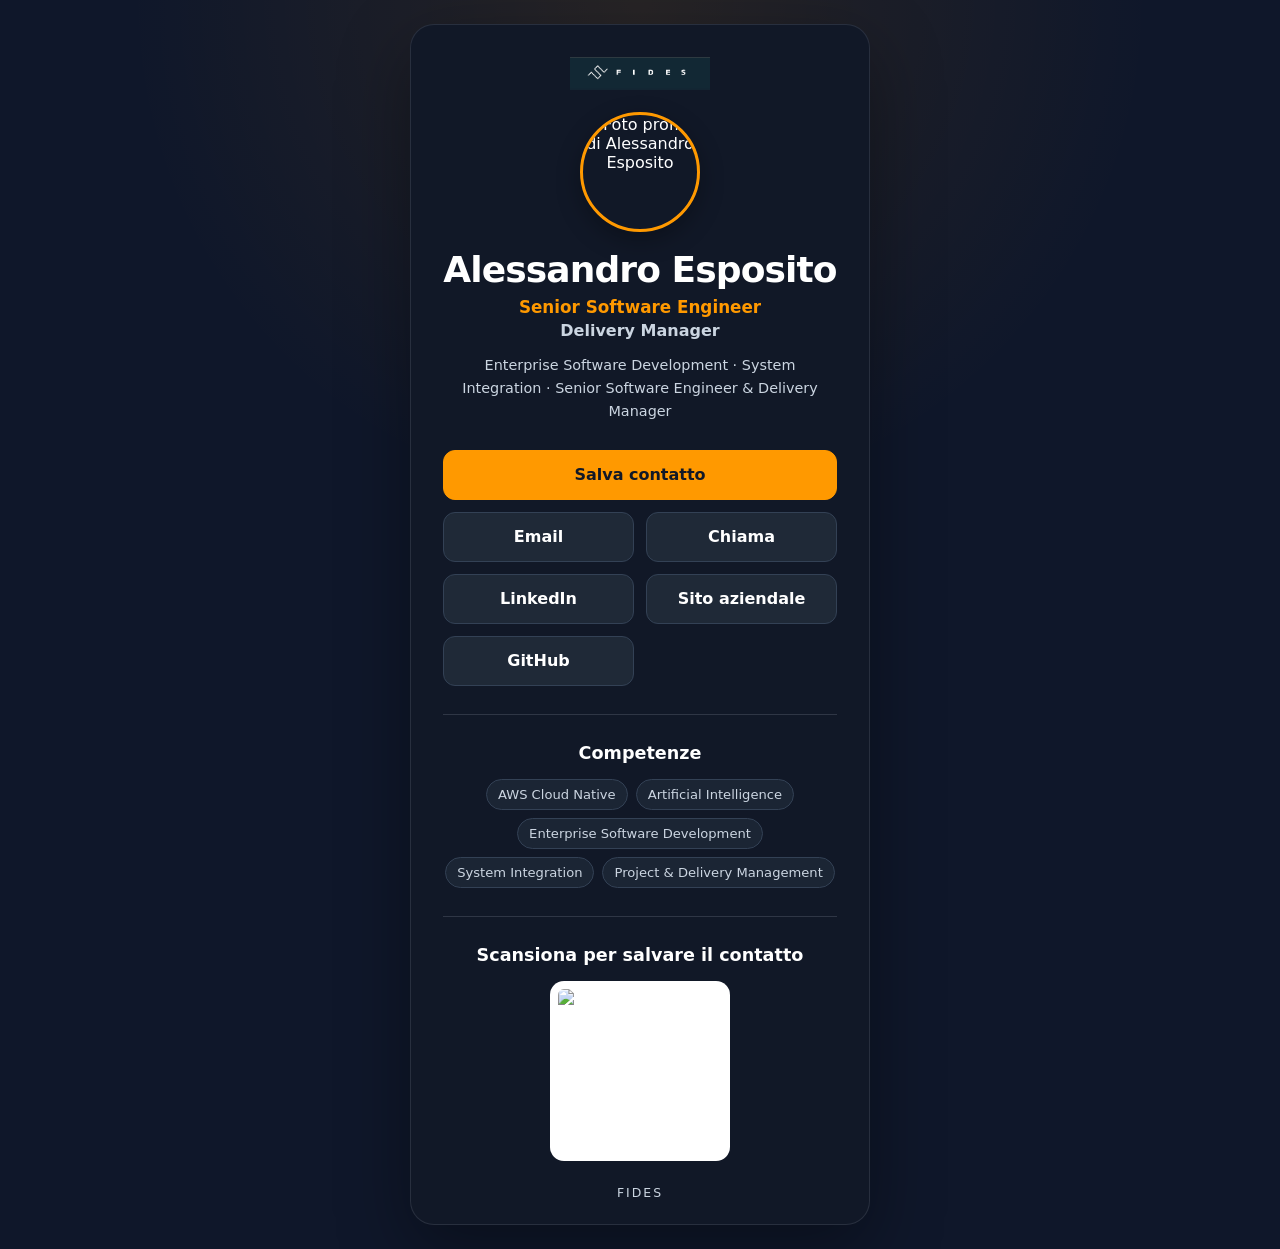
==== index.html @ b0b9f6ce "Move site files to repository root" ====
<!DOCTYPE html>
<html lang="it">
<head>
  <meta charset="UTF-8">
  <meta name="viewport" content="width=device-width, initial-scale=1.0">
  <meta name="description" content="Biglietto da visita digitale di Alessandro Esposito, Senior Software Engineer e Delivery Manager.">
  <meta name="theme-color" content="#0F172A">
  <title>Alessandro Esposito | Digital Business Card</title>
  <link rel="stylesheet" href="style.css">
</head>
<body>
  <main class="page">
    <article class="business-card" aria-labelledby="profile-name">
      <header class="profile">
        <img
          class="company-logo"
          src="assets/company-logo.png"
          alt="Logo FIDES"
          width="140"
          height="70"
        >

        <img
          class="profile-photo"
          src="assets/alessandro-esposito-profile.jpg"
          alt="Foto profilo di Alessandro Esposito"
          width="120"
          height="120"
        >

        <h1 id="profile-name">Alessandro Esposito</h1>
        <p class="primary-role">Senior Software Engineer</p>
        <p class="secondary-role">Delivery Manager</p>
        <p class="tagline">
          Enterprise Software Development · System Integration ·
          Senior Software Engineer &amp; Delivery Manager
        </p>
      </header>

      <nav class="actions" aria-label="Contatti e collegamenti">
        <a class="button button-primary" href="alessandro-esposito.vcf" download>
          Salva contatto
        </a>
        <a class="button" href="mailto:alessandro.esposito@fides.it">
          Email
        </a>
        <a class="button" href="tel:+393454377205">
          Chiama
        </a>
        <a
          class="button"
          href="https://www.linkedin.com/in/alessandro-e-34529173"
          target="_blank"
          rel="noopener noreferrer"
        >
          LinkedIn
        </a>
        <a
          class="button"
          href="https://www.fidesgroup.com/it"
          target="_blank"
          rel="noopener noreferrer"
        >
          Sito aziendale
        </a>
        <a
          class="button"
          href="https://github.com/aespos"
          target="_blank"
          rel="noopener noreferrer"
        >
          GitHub
        </a>
      </nav>

      <section class="skills" aria-labelledby="skills-title">
        <h2 id="skills-title">Competenze</h2>
        <ul>
          <li>AWS Cloud Native</li>
          <li>Artificial Intelligence</li>
          <li>Enterprise Software Development</li>
          <li>System Integration</li>
          <li>Project &amp; Delivery Management</li>
        </ul>
      </section>

      <section class="qr-section" aria-labelledby="qr-title">
        <h2 id="qr-title">Scansiona per salvare il contatto</h2>
        <img
          class="qr-code"
          src="assets/alessandro-esposito-qr.png"
          alt="QR Code della pagina di Alessandro Esposito"
          width="180"
          height="180"
        >
      </section>

      <footer>
        <p>FIDES</p>
      </footer>
    </article>
  </main>
</body>
</html>
---- style.css ----
:root {
  color-scheme: dark;
  --background: #0f172a;
  --card-background: #111827;
  --primary-accent: #ff9900;
  --text: #ffffff;
  --secondary-text: #cbd5e1;
  --button-background: #1f2937;
  --border: #334155;
}

* {
  box-sizing: border-box;
}

html {
  font-family:
    Inter, ui-sans-serif, system-ui, -apple-system, BlinkMacSystemFont, "Segoe UI",
    sans-serif;
  background: var(--background);
}

body {
  min-width: 320px;
  min-height: 100vh;
  margin: 0;
  color: var(--text);
  background:
    radial-gradient(circle at top, rgb(255 153 0 / 10%), transparent 32rem),
    var(--background);
}

img {
  display: block;
  max-width: 100%;
}

.page {
  display: grid;
  min-height: 100vh;
  place-items: center;
  padding: 24px 16px;
}

.business-card {
  width: 100%;
  max-width: 460px;
  overflow: hidden;
  padding: 32px 20px 24px;
  text-align: center;
  background: var(--card-background);
  border: 1px solid rgb(203 213 225 / 12%);
  border-radius: 24px;
  box-shadow: 0 24px 70px rgb(0 0 0 / 35%);
}

.profile {
  display: flex;
  flex-direction: column;
  align-items: center;
}

.company-logo {
  width: auto;
  max-width: 140px;
  height: auto;
  max-height: 70px;
  margin-bottom: 22px;
  object-fit: contain;
}

.profile-photo {
  width: 120px;
  height: 120px;
  margin-bottom: 18px;
  object-fit: cover;
  border: 3px solid var(--primary-accent);
  border-radius: 50%;
  box-shadow: 0 8px 24px rgb(0 0 0 / 30%);
}

h1,
h2,
p {
  margin-top: 0;
}

h1 {
  margin-bottom: 8px;
  font-size: clamp(1.75rem, 8vw, 2.25rem);
  line-height: 1.1;
  letter-spacing: -0.025em;
}

.primary-role {
  margin-bottom: 4px;
  color: var(--primary-accent);
  font-size: 1.05rem;
  font-weight: 700;
}

.secondary-role {
  margin-bottom: 14px;
  color: var(--secondary-text);
  font-weight: 600;
}

.tagline {
  max-width: 380px;
  margin-bottom: 26px;
  color: var(--secondary-text);
  font-size: 0.9rem;
  line-height: 1.6;
}

.actions {
  display: grid;
  grid-template-columns: 1fr;
  gap: 12px;
}

.button {
  display: inline-flex;
  min-height: 50px;
  align-items: center;
  justify-content: center;
  padding: 12px 18px;
  color: var(--text);
  font-weight: 700;
  text-decoration: none;
  background: var(--button-background);
  border: 1px solid var(--border);
  border-radius: 12px;
  transition:
    color 160ms ease,
    background-color 160ms ease,
    border-color 160ms ease,
    transform 160ms ease;
}

.button-primary {
  color: #111827;
  background: var(--primary-accent);
  border-color: var(--primary-accent);
}

.button:hover {
  color: #111827;
  background: var(--primary-accent);
  border-color: var(--primary-accent);
  transform: translateY(-1px);
}

.button:focus-visible {
  outline: 3px solid var(--text);
  outline-offset: 3px;
}

.skills,
.qr-section {
  padding-top: 28px;
  margin-top: 28px;
  border-top: 1px solid rgb(203 213 225 / 16%);
}

h2 {
  margin-bottom: 16px;
  font-size: 1.1rem;
}

.skills ul {
  display: flex;
  flex-wrap: wrap;
  gap: 8px;
  justify-content: center;
  padding: 0;
  margin: 0;
  list-style: none;
}

.skills li {
  padding: 7px 11px;
  color: var(--secondary-text);
  font-size: 0.82rem;
  background: rgb(31 41 55 / 80%);
  border: 1px solid var(--border);
  border-radius: 999px;
}

.qr-code {
  width: 180px;
  height: 180px;
  padding: 8px;
  margin: 0 auto;
  object-fit: contain;
  background: #ffffff;
  border-radius: 14px;
}

footer {
  padding-top: 24px;
  color: var(--secondary-text);
  font-size: 0.78rem;
  letter-spacing: 0.16em;
}

footer p {
  margin-bottom: 0;
}

@media (min-width: 420px) {
  .business-card {
    padding-right: 32px;
    padding-left: 32px;
  }

  .actions {
    grid-template-columns: repeat(2, 1fr);
  }

  .button-primary {
    grid-column: 1 / -1;
  }
}

@media (prefers-reduced-motion: reduce) {
  .button {
    transition: none;
  }
}
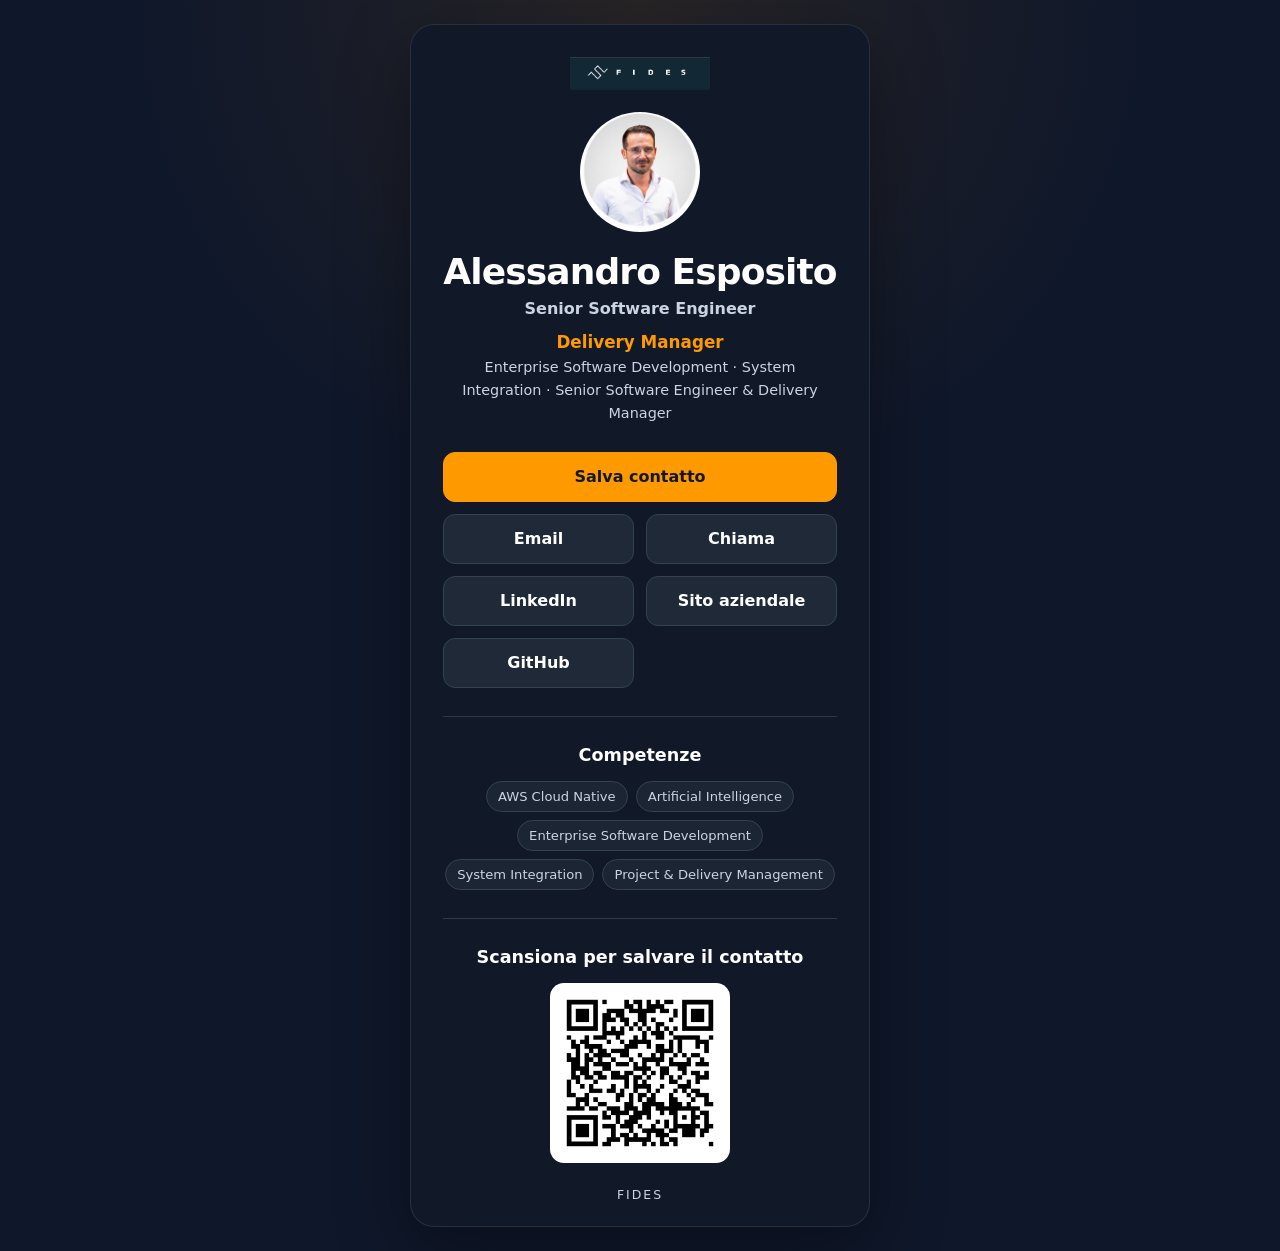
==== commit 488da8b0: "fix page" ====
--- a/index.html
+++ b/index.html
@@ -29,8 +29,8 @@
         >
 
         <h1 id="profile-name">Alessandro Esposito</h1>
-        <p class="primary-role">Senior Software Engineer</p>
-        <p class="secondary-role">Delivery Manager</p>
+        <p class="secondary-role">Senior Software Engineer</p>
+        <p class="primary-role">Delivery Manager</p>
         <p class="tagline">
           Enterprise Software Development · System Integration ·
           Senior Software Engineer &amp; Delivery Manager
--- a/style.css
+++ b/style.css
@@ -70,13 +70,19 @@
 }
 
 .profile-photo {
+
   width: 120px;
+
   height: 120px;
-  margin-bottom: 18px;
+
+  border-radius: 50%;
+
   object-fit: cover;
-  border: 3px solid var(--primary-accent);
-  border-radius: 50%;
-  box-shadow: 0 8px 24px rgb(0 0 0 / 30%);
+
+  display: block;
+
+  margin: 0 auto 20px;
+
 }
 
 h1,
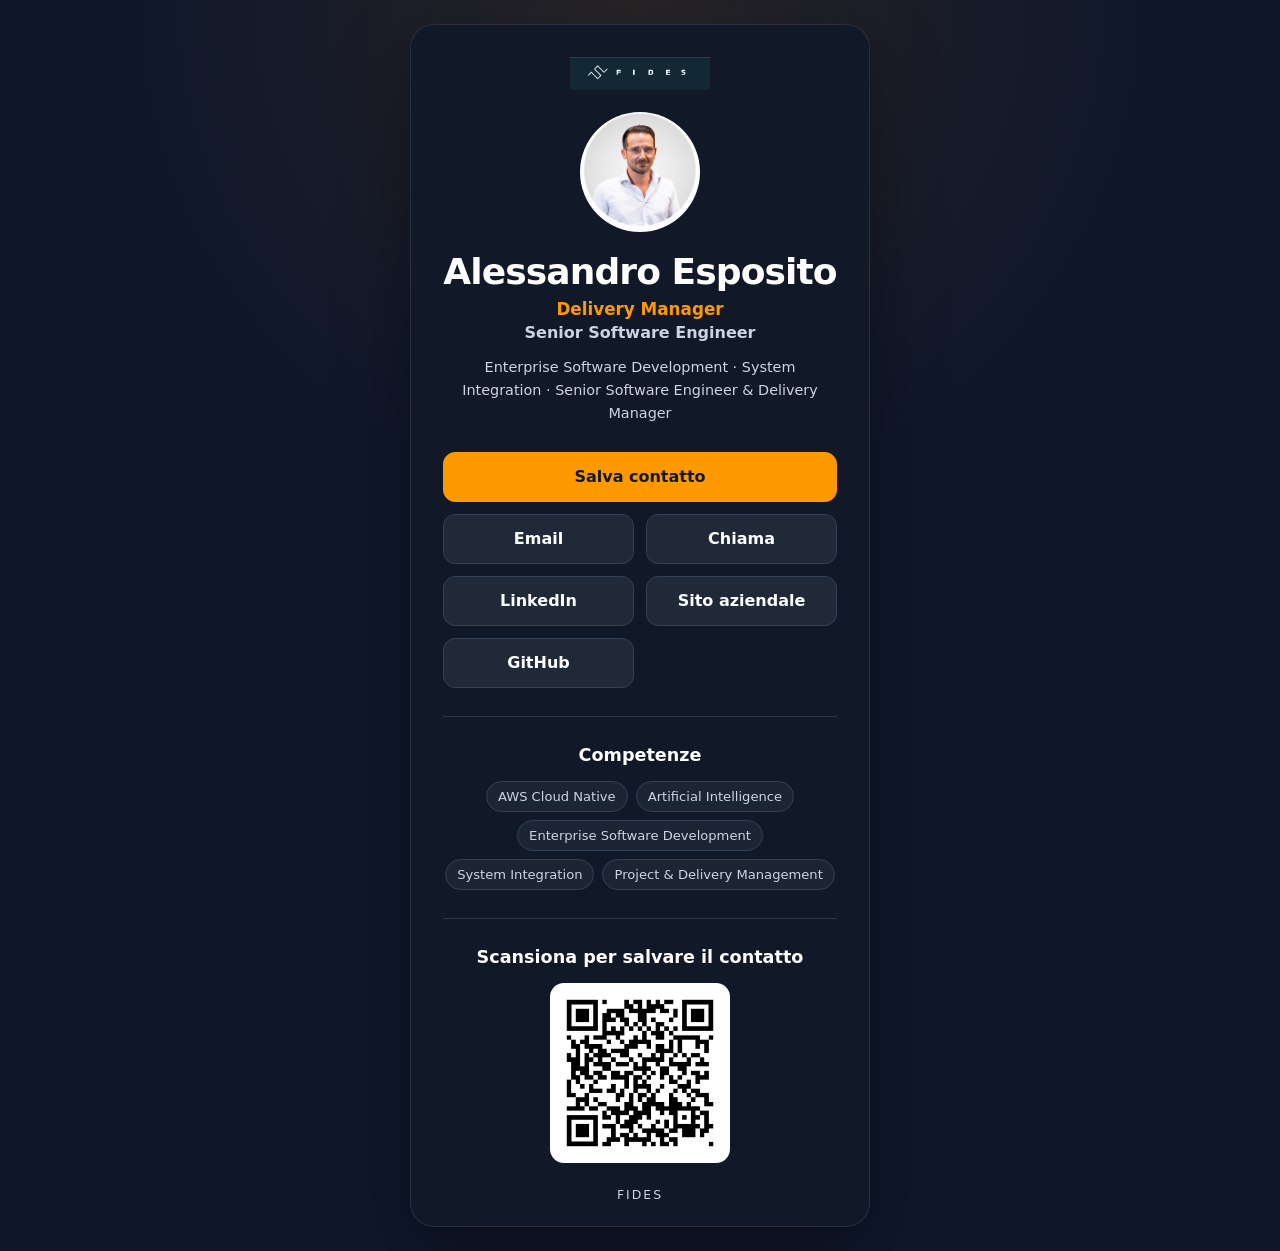
==== commit bb0562e1: "fix" ====
--- a/index.html
+++ b/index.html
@@ -29,8 +29,8 @@
         >
 
         <h1 id="profile-name">Alessandro Esposito</h1>
+        <p class="primary-role">Delivery Manager</p>
         <p class="secondary-role">Senior Software Engineer</p>
-        <p class="primary-role">Delivery Manager</p>
         <p class="tagline">
           Enterprise Software Development · System Integration ·
           Senior Software Engineer &amp; Delivery Manager
@@ -88,7 +88,7 @@
         <h2 id="qr-title">Scansiona per salvare il contatto</h2>
         <img
           class="qr-code"
-          src="assets/alessandro-esposito-qr.png"
+          src="assets/alessandro-qr.png"
           alt="QR Code della pagina di Alessandro Esposito"
           width="180"
           height="180"
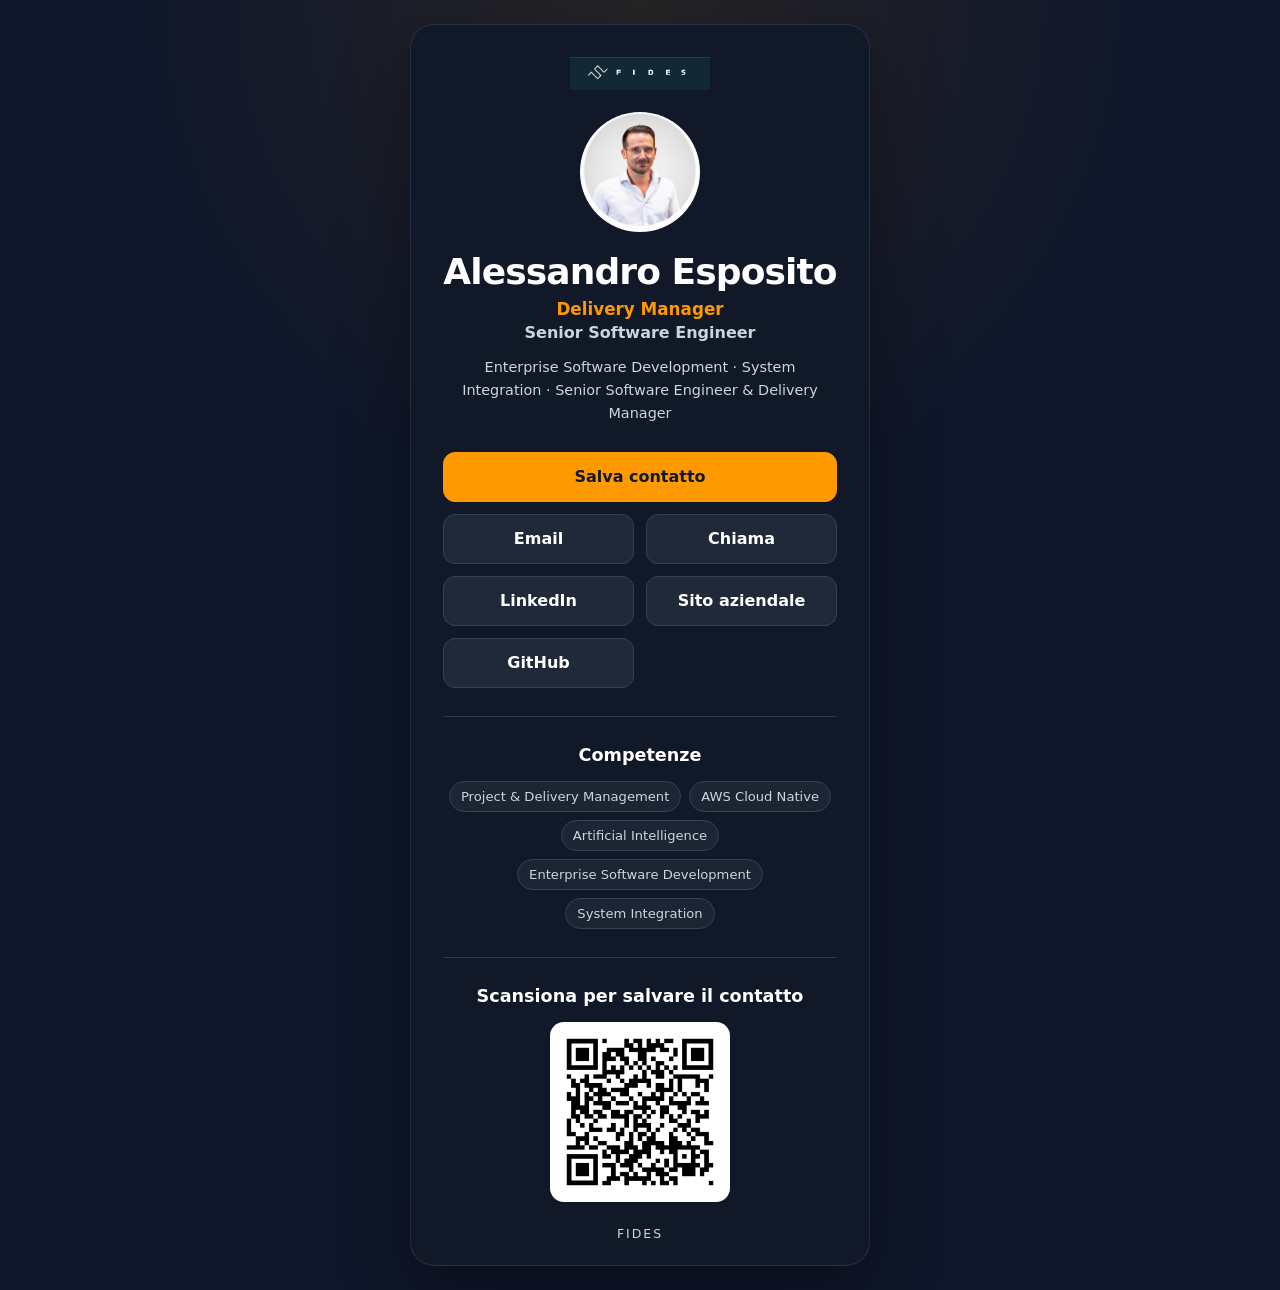
==== commit acf4f048: "fix competenze" ====
--- a/index.html
+++ b/index.html
@@ -76,11 +76,11 @@
       <section class="skills" aria-labelledby="skills-title">
         <h2 id="skills-title">Competenze</h2>
         <ul>
+           <li>Project &amp; Delivery Management</li>
           <li>AWS Cloud Native</li>
           <li>Artificial Intelligence</li>
           <li>Enterprise Software Development</li>
           <li>System Integration</li>
-          <li>Project &amp; Delivery Management</li>
         </ul>
       </section>
 
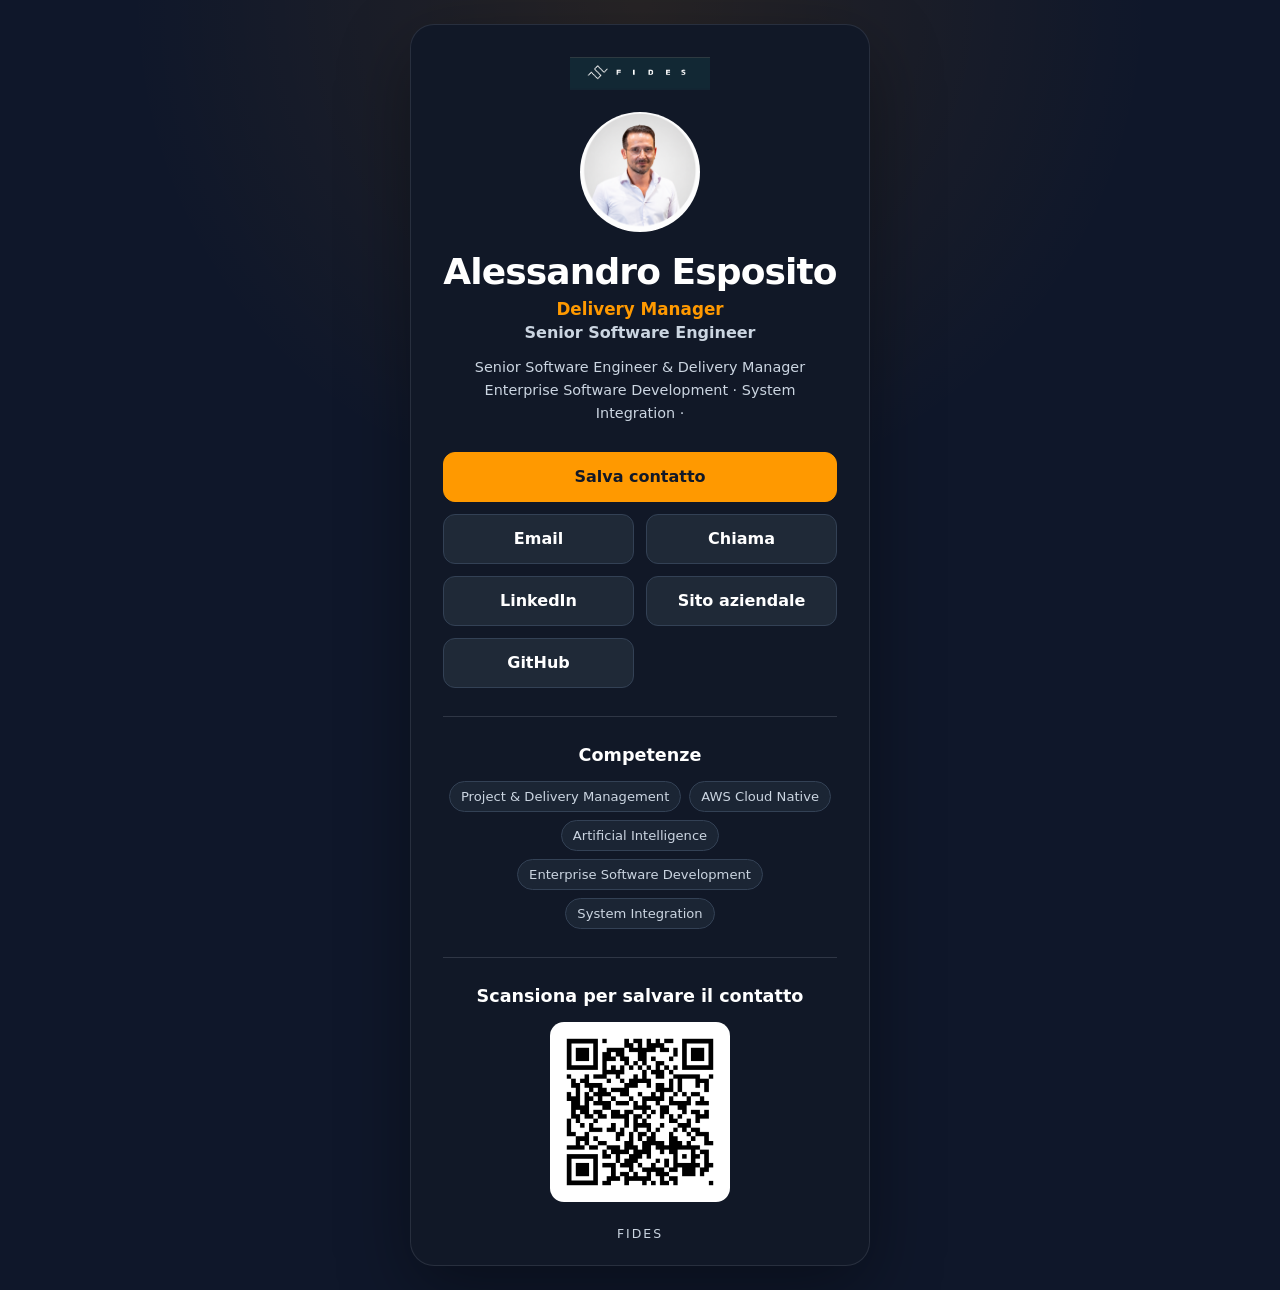
==== commit 22b5ff33: "fix competenze" ====
--- a/index.html
+++ b/index.html
@@ -32,8 +32,8 @@
         <p class="primary-role">Delivery Manager</p>
         <p class="secondary-role">Senior Software Engineer</p>
         <p class="tagline">
-          Enterprise Software Development · System Integration ·
           Senior Software Engineer &amp; Delivery Manager
+          Enterprise Software Development · System Integration ·   
         </p>
       </header>
 
